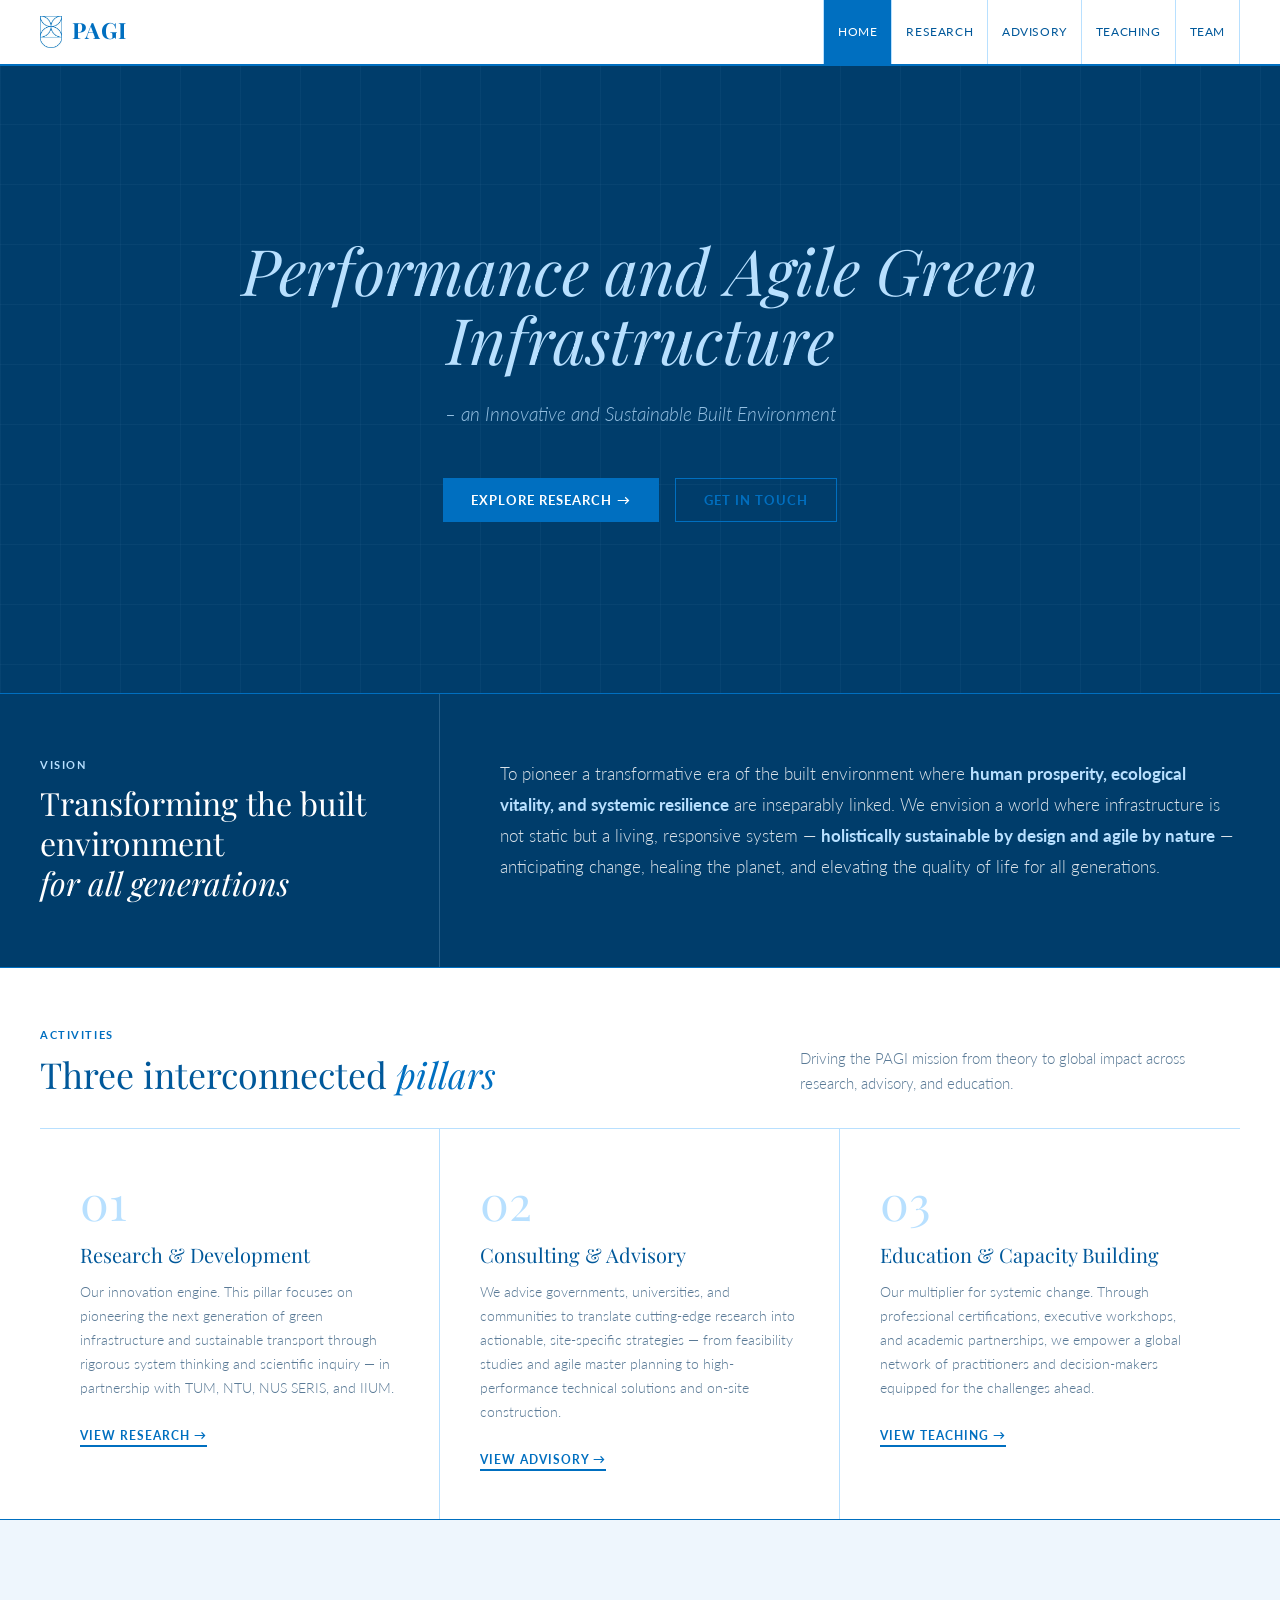
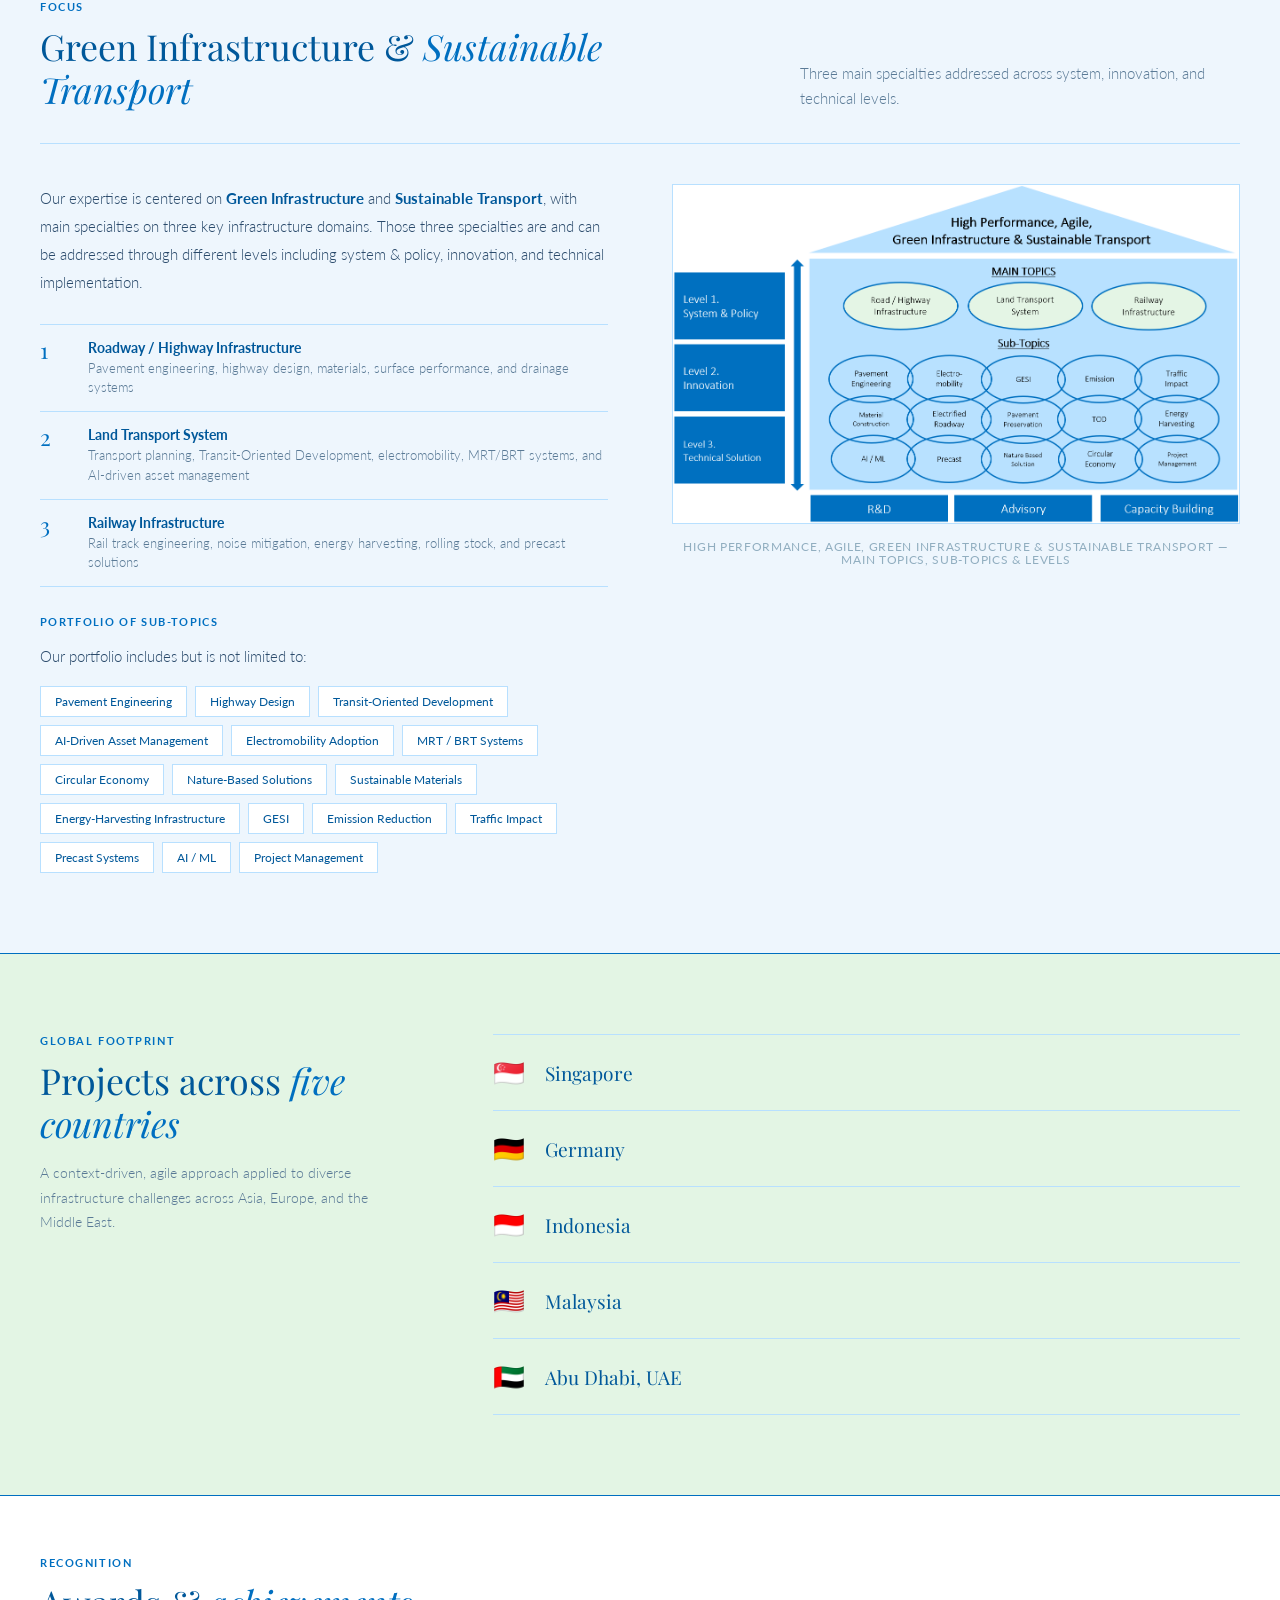
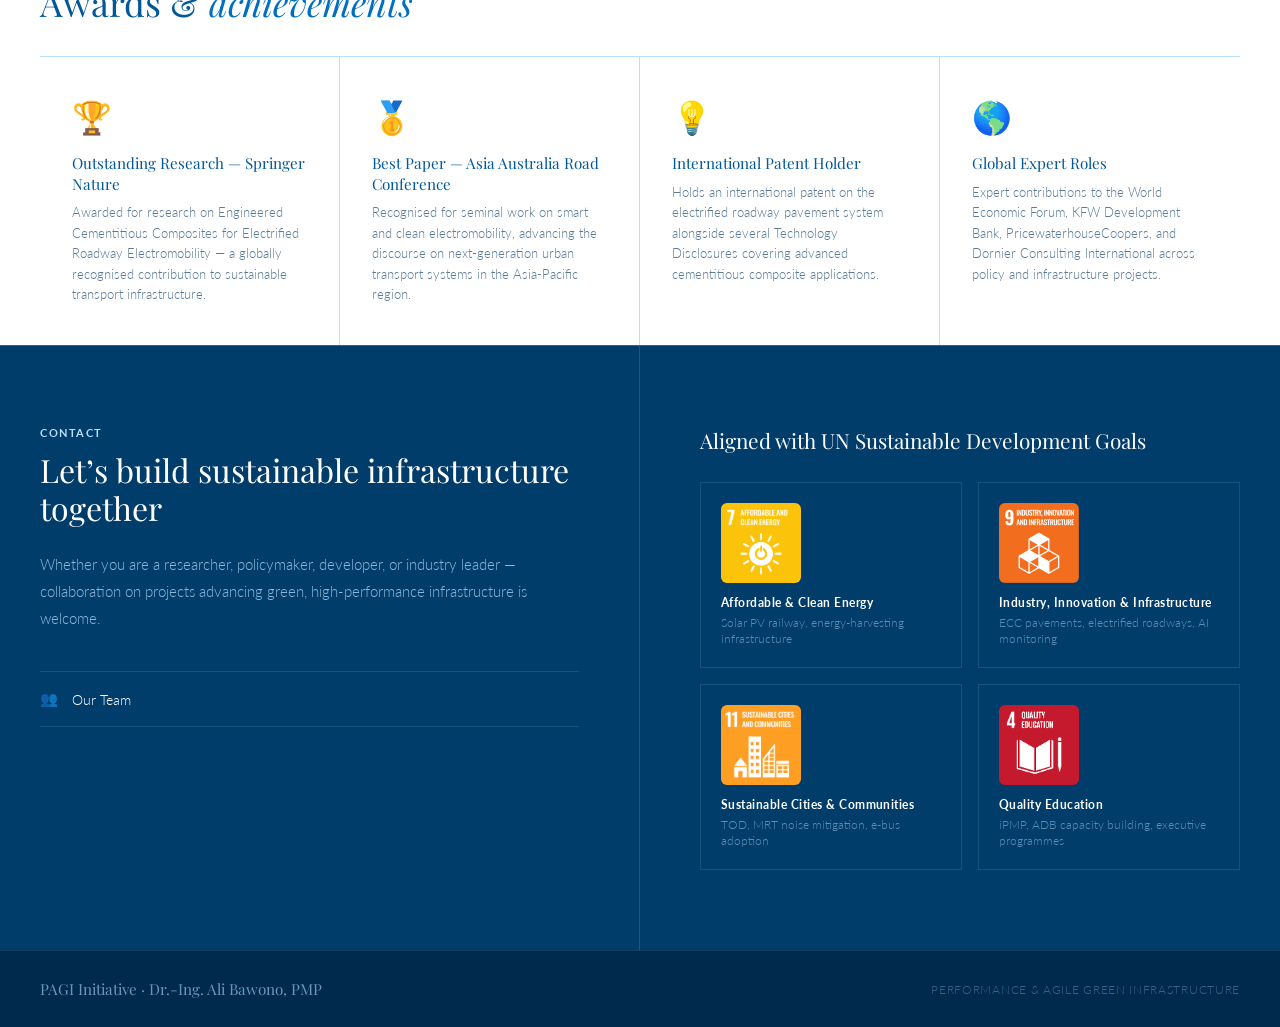
==== index.html @ c61b1f89 "Add files via upload version 1.4" ====
<!DOCTYPE html>
<html lang="en">
<head>
<meta charset="UTF-8">
<meta name="viewport" content="width=device-width, initial-scale=1.0">
<title>PAGI Initiative</title>
<link rel="preconnect" href="https://fonts.googleapis.com">
<link href="https://fonts.googleapis.com/css2?family=Playfair+Display:ital,wght@0,400;0,700;1,400&family=Lato:wght@300;400;700&display=swap" rel="stylesheet">
<link rel="stylesheet" href="style.css">
<style>
/* ── HERO (full-width, no right panel) ── */
.hero{margin-top:64px;min-height:70vh;display:flex;align-items:center;justify-content:center;border-bottom:var(--rule);background:var(--navy);position:relative;overflow:hidden}
.hero-bg-pattern{position:absolute;inset:0;background-image:linear-gradient(rgba(184,224,255,.04) 1px,transparent 1px),linear-gradient(90deg,rgba(184,224,255,.04) 1px,transparent 1px);background-size:60px 60px}
.hero-center{max-width:900px;margin:0 auto;padding:80px 40px;text-align:center;position:relative;z-index:1}
.hero-eyebrow{font-size:.72rem;font-weight:700;letter-spacing:.14em;text-transform:uppercase;color:var(--sky);margin-bottom:28px;display:inline-flex;align-items:center;gap:12px}
.hero-eyebrow::before,.hero-eyebrow::after{content:'';display:inline-block;width:32px;height:2px;background:var(--azure)}
.nav-logo-img{height:32px;width:auto;display:inline-block;vertical-align:middle;margin-right:10px;position:relative;top:-1px;}
.hero-h1{font-family:'Playfair Display',serif;font-size:clamp(2.4rem,5vw,4.8rem);font-weight:400;line-height:1.08;color:#fff;margin-bottom:24px}
.hero-h1 em{font-style:italic;color:var(--sky)}
.hero-tagline{font-size:1.2rem;line-height:1.75;color:rgba(184,224,255,.8);font-weight:300;margin-bottom:48px;font-style:italic}
.hero-actions{display:flex;gap:16px;flex-wrap:wrap;justify-content:center}

/* ── VISION ── */
.vision{background:var(--navy);border-bottom:var(--rule)}
.vision-inner{max-width:1280px;margin:0 auto;padding:0 40px;display:grid;grid-template-columns:1fr 2fr}
.vision-lbl{padding:64px 40px 64px 0;border-right:1px solid rgba(184,224,255,.2);display:flex;flex-direction:column;justify-content:center}
.vision-lbl .eyebrow{color:var(--sky)}
.vision-lbl h2{font-family:'Playfair Display',serif;font-size:2rem;font-weight:400;color:#fff;line-height:1.25}
.vision-lbl h2 em{font-style:italic}
.vision-content{padding:64px 0 64px 60px}
.vision-text{font-size:1.05rem;line-height:1.85;color:rgba(255,255,255,.85);font-weight:300}
.vision-text strong{font-weight:700;color:var(--sky)}

/* ── ACTIVITIES ── */
.pill-grid{display:grid;grid-template-columns:repeat(3,1fr)}
.pill{padding:48px 40px;border-right:var(--rule-lt);transition:background .15s;cursor:default}
.pill:last-child{border-right:none}
.pill:hover{background:var(--pale)}
.pill-num{font-family:'Playfair Display',serif;font-size:3rem;font-weight:400;color:var(--border);line-height:1;margin-bottom:16px}
.pill-title{font-family:'Playfair Display',serif;font-size:1.25rem;font-weight:400;color:var(--blue);margin-bottom:12px}
.pill-body{font-size:.88rem;color:var(--gray);line-height:1.7;font-weight:300;margin-bottom:24px}
.pill-link{display:inline-flex;align-items:center;gap:6px;font-size:.78rem;font-weight:700;letter-spacing:.08em;text-transform:uppercase;color:var(--azure);text-decoration:none;border-bottom:2px solid var(--azure);padding-bottom:2px;transition:opacity .15s}
.pill-link:hover{opacity:.6}

/* ── FOCUS ── */
.focus{background:var(--pale);border-bottom:var(--rule)}
.focus-inner{max-width:1280px;margin:0 auto;padding:80px 40px}
.focus-grid{display:grid;grid-template-columns:1fr 1fr;gap:64px;align-items:start;margin-top:40px}
.focus-text-block{}
.focus-body{font-size:.95rem;line-height:1.85;color:#2a4a6b;font-weight:300;margin-bottom:20px}
.focus-body strong{font-weight:700;color:var(--blue)}
.focus-specialties{margin:28px 0;display:flex;flex-direction:column;gap:0}
.spec-row{display:flex;align-items:flex-start;gap:16px;padding:14px 0;border-bottom:var(--rule-lt)}
.spec-row:first-child{border-top:var(--rule-lt)}
.spec-num{font-family:'Playfair Display',serif;font-size:1.4rem;font-weight:400;color:var(--azure);line-height:1;flex-shrink:0;width:32px}
.spec-text{}
.spec-title{font-size:.9rem;font-weight:700;color:var(--blue);margin-bottom:3px}
.spec-sub{font-size:.8rem;color:var(--gray);font-weight:300;line-height:1.5}
.subtopics-label{font-size:.7rem;font-weight:700;letter-spacing:.12em;text-transform:uppercase;color:var(--azure);margin:28px 0 14px}
.subtopic-tags{display:flex;flex-wrap:wrap;gap:8px}
.stag{padding:7px 14px;font-size:.78rem;font-weight:400;color:var(--blue);border:var(--rule-lt);background:#fff;transition:all .15s;cursor:default}
.stag:hover{background:var(--azure);color:#fff;border-color:var(--azure)}
.focus-diagram{}
.diagram-caption{font-size:.72rem;font-weight:400;letter-spacing:.06em;text-transform:uppercase;color:var(--lgray);text-align:center;margin-top:16px}
.diagram-img{width:100%;border:var(--rule-lt);display:block}
.sdg-badge{width:80px;height:80px;object-fit:cover;border-radius:6px;display:block;margin-bottom:12px}

/* ── FOOTPRINT ── */
.footprint{background:var(--mint);border-bottom:var(--rule)}
.fp-inner{max-width:1280px;margin:0 auto;padding:80px 40px;display:grid;grid-template-columns:1fr 2fr;gap:80px;align-items:start}
.fp-desc{font-size:.9rem;color:var(--gray);line-height:1.7;font-weight:300;margin-top:16px}
.c-list{display:flex;flex-direction:column}
.c-row{display:flex;align-items:center;padding:22px 0;border-bottom:var(--rule-lt);gap:20px;transition:padding-left .2s;cursor:default}
.c-row:first-child{border-top:var(--rule-lt)}
.c-row:hover{padding-left:12px}
.cflag{font-size:1.6rem}
.cname{font-family:'Playfair Display',serif;font-size:1.2rem;font-weight:400;color:var(--blue)}
.cdesc{font-size:.82rem;color:var(--gray);font-weight:300;margin-left:auto;text-align:right;max-width:280px;line-height:1.5}

@media(max-width:1024px){
  .hero-center{padding:60px 20px}
  .vision-inner{grid-template-columns:1fr}
  .vision-lbl{border-right:none;border-bottom:1px solid rgba(184,224,255,.15);padding:48px 0}
  .vision-content{padding:48px 0}
  .pill-grid{grid-template-columns:1fr}
  .pill{border-right:none;border-bottom:var(--rule-lt)}
  .focus-grid{grid-template-columns:1fr;gap:40px}
  .fp-inner{grid-template-columns:1fr;gap:40px}
}
@media(max-width:768px){
  .vision-inner,.fp-inner,.focus-inner{padding:0 20px}
  .fp-inner{padding:60px 20px}
  .focus-inner{padding:48px 20px}
}
</style>
</head>
<body>

<header>
  <div class="nav-top">
    <a href="index.html" class="nav-logo"><img src="Logo_PAGI.png" alt="PAGI Logo" class="nav-logo-img">PAGI</a>
    <nav class="nav-links">
      <a href="index.html" class="active">Home</a>
      <a href="research.html">Research</a>
      <a href="advisory.html">Advisory</a>
      <a href="teaching.html">Teaching</a>
      <a href="team.html">Team</a>
    </nav>
  </div>
</header>

<!-- HERO -->
<section class="hero">
  <div class="hero-bg-pattern"></div>
  <div class="hero-center">
    <h1 class="hero-h1"><em>Performance and Agile Green Infrastructure</em></h1>
    <p class="hero-tagline">&#8211; an Innovative and Sustainable Built Environment</p>
    <div class="hero-actions">
      <a href="research.html" class="btn-p">Explore Research &#8594;</a>
      <a href="#contact" class="btn-o">Get in Touch</a>
    </div>
  </div>
</section>

<!-- VISION -->
<section class="vision" id="about">
  <div class="vision-inner">
    <div class="vision-lbl">
      <div class="eyebrow">Vision</div>
      <h2>Transforming the built environment<br><em>for all generations</em></h2>
    </div>
    <div class="vision-content">
      <p class="vision-text">To pioneer a transformative era of the built environment where <strong>human prosperity, ecological vitality, and systemic resilience</strong> are inseparably linked. We envision a world where infrastructure is not static but a living, responsive system &#8212; <strong>holistically sustainable by design and agile by nature</strong> &#8212; anticipating change, healing the planet, and elevating the quality of life for all generations.</p>
    </div>
  </div>
</section>

<!-- ACTIVITIES -->
<section class="section">
  <div class="s-inner">
    <div class="s-head sr">
      <div><div class="eyebrow">Activities</div><h2 class="s-title">Three interconnected <em>pillars</em></h2></div>
      <p class="s-sub">Driving the PAGI mission from theory to global impact across research, advisory, and education.</p>
    </div>
    <div class="pill-grid">
      <div class="pill sr">
        <div class="pill-num">01</div>
        <h3 class="pill-title">Research &amp; Development</h3>
        <p class="pill-body">Our innovation engine. This pillar focuses on pioneering the next generation of green infrastructure and sustainable transport through rigorous system thinking and scientific inquiry &#8212; in partnership with TUM, NTU, NUS SERIS, and IIUM.</p>
        <a href="research.html" class="pill-link">View Research &#8594;</a>
      </div>
      <div class="pill sr">
        <div class="pill-num">02</div>
        <h3 class="pill-title">Consulting &amp; Advisory</h3>
        <p class="pill-body">We advise governments, universities, and communities to translate cutting-edge research into actionable, site-specific strategies &#8212; from feasibility studies and agile master planning to high-performance technical solutions and on-site construction.</p>
        <a href="advisory.html" class="pill-link">View Advisory &#8594;</a>
      </div>
      <div class="pill sr">
        <div class="pill-num">03</div>
        <h3 class="pill-title">Education &amp; Capacity Building</h3>
        <p class="pill-body">Our multiplier for systemic change. Through professional certifications, executive workshops, and academic partnerships, we empower a global network of practitioners and decision-makers equipped for the challenges ahead.</p>
        <a href="teaching.html" class="pill-link">View Teaching &#8594;</a>
      </div>
    </div>
  </div>
</section>

<!-- FOCUS -->
<section class="focus">
  <div class="focus-inner">
    <div class="s-head sr" style="padding-top:0;margin-bottom:0">
      <div><div class="eyebrow">Focus</div><h2 class="s-title">Green Infrastructure &amp; <em>Sustainable Transport</em></h2></div>
      <p class="s-sub">Three main specialties addressed across system, innovation, and technical levels.</p>
    </div>
    <div class="focus-grid">

      <!-- LEFT: text -->
      <div class="focus-text-block sr">
        <p class="focus-body">Our expertise is centered on <strong>Green Infrastructure</strong> and <strong>Sustainable Transport</strong>, with main specialties on three key infrastructure domains. Those three specialties are and can be addressed through different levels including system &amp; policy, innovation, and technical implementation.</p>

        <div class="focus-specialties">
          <div class="spec-row">
            <div class="spec-num">1</div>
            <div class="spec-text">
              <div class="spec-title">Roadway / Highway Infrastructure</div>
              <div class="spec-sub">Pavement engineering, highway design, materials, surface performance, and drainage systems</div>
            </div>
          </div>
          <div class="spec-row">
            <div class="spec-num">2</div>
            <div class="spec-text">
              <div class="spec-title">Land Transport System</div>
              <div class="spec-sub">Transport planning, Transit-Oriented Development, electromobility, MRT/BRT systems, and AI-driven asset management</div>
            </div>
          </div>
          <div class="spec-row">
            <div class="spec-num">3</div>
            <div class="spec-text">
              <div class="spec-title">Railway Infrastructure</div>
              <div class="spec-sub">Rail track engineering, noise mitigation, energy harvesting, rolling stock, and precast solutions</div>
            </div>
          </div>
        </div>

        <div class="subtopics-label">Portfolio of Sub-Topics</div>
        <p class="focus-body" style="margin-bottom:16px">Our portfolio includes but is not limited to:</p>
        <div class="subtopic-tags">
          <span class="stag">Pavement Engineering</span>
          <span class="stag">Highway Design</span>
          <span class="stag">Transit-Oriented Development</span>
          <span class="stag">AI-Driven Asset Management</span>
          <span class="stag">Electromobility Adoption</span>
          <span class="stag">MRT / BRT Systems</span>
          <span class="stag">Circular Economy</span>
          <span class="stag">Nature-Based Solutions</span>
          <span class="stag">Sustainable Materials</span>
          <span class="stag">Energy-Harvesting Infrastructure</span>
          <span class="stag">GESI</span>
          <span class="stag">Emission Reduction</span>
          <span class="stag">Traffic Impact</span>
          <span class="stag">Precast Systems</span>
          <span class="stag">AI / ML</span>
          <span class="stag">Project Management</span>
        </div>
      </div>

      <!-- RIGHT: diagram -->
      <div class="focus-diagram sr">
        <img src="focus-diagram.png" alt="PAGI Focus Diagram — High Performance, Agile, Green Infrastructure and Sustainable Transport" class="diagram-img">
        <p class="diagram-caption">High Performance, Agile, Green Infrastructure &amp; Sustainable Transport &#8212; Main Topics, Sub-Topics &amp; Levels</p>
      </div>

    </div>
  </div>
</section>

<!-- FOOTPRINT -->
<section class="footprint">
  <div class="fp-inner">
    <div class="sr">
      <div class="eyebrow">Global Footprint</div>
      <h2 class="s-title">Projects across <em>five countries</em></h2>
      <p class="fp-desc">A context-driven, agile approach applied to diverse infrastructure challenges across Asia, Europe, and the Middle East.</p>
    </div>
    <div class="c-list sr">
      <div class="c-row"><span class="cflag">&#127480;&#127468;</span><span class="cname">Singapore</span></div>
      <div class="c-row"><span class="cflag">&#127465;&#127466;</span><span class="cname">Germany</span></div>
      <div class="c-row"><span class="cflag">&#127470;&#127465;</span><span class="cname">Indonesia</span></div>
      <div class="c-row"><span class="cflag">&#127474;&#127486;</span><span class="cname">Malaysia</span></div>
      <div class="c-row"><span class="cflag">&#127462;&#127466;</span><span class="cname">Abu Dhabi, UAE</span></div>
    </div>
  </div>
</section>

<!-- AWARDS -->
<section class="awards section">
  <div class="s-inner">
    <div class="s-head sr">
      <div><div class="eyebrow">Recognition</div><h2 class="s-title">Awards &amp; <em>achievements</em></h2></div>
    </div>
    <div class="aw-grid">
      <div class="aw-item sr"><span class="aw-icon">&#127942;</span><h3 class="aw-title">Outstanding Research &#8212; Springer Nature</h3><p class="aw-body">Awarded for research on Engineered Cementitious Composites for Electrified Roadway Electromobility &#8212; a globally recognised contribution to sustainable transport infrastructure.</p></div>
      <div class="aw-item sr"><span class="aw-icon">&#129351;</span><h3 class="aw-title">Best Paper &#8212; Asia Australia Road Conference</h3><p class="aw-body">Recognised for seminal work on smart and clean electromobility, advancing the discourse on next-generation urban transport systems in the Asia-Pacific region.</p></div>
      <div class="aw-item sr"><span class="aw-icon">&#128161;</span><h3 class="aw-title">International Patent Holder</h3><p class="aw-body">Holds an international patent on the electrified roadway pavement system alongside several Technology Disclosures covering advanced cementitious composite applications.</p></div>
      <div class="aw-item sr"><span class="aw-icon">&#127758;</span><h3 class="aw-title">Global Expert Roles</h3><p class="aw-body">Expert contributions to the World Economic Forum, KFW Development Bank, PricewaterhouseCoopers, and Dornier Consulting International across policy and infrastructure projects.</p></div>
    </div>
  </div>
</section>

<!-- CONTACT -->
<section class="contact" id="contact">
  <div class="ct-inner">
    <div class="ct-left">
      <div class="eyebrow">Contact</div>
      <h2>Let&#8217;s build sustainable infrastructure together</h2>
      <p>Whether you are a researcher, policymaker, developer, or industry leader &#8212; collaboration on projects advancing green, high-performance infrastructure is welcome.</p>
      <div class="ct-links">
        <a href="team.html" class="cl"><span class="cl-icon">&#128101;</span> Our Team</a>
      </div>
    </div>
    <div class="ct-right">
      <h3>Aligned with UN Sustainable Development Goals</h3>
      <div class="sdg-grid">
        <div class="sdg"><img src="sdg7.png" alt="SDG 7" class="sdg-badge"><div class="sdg-name">Affordable &amp; Clean Energy</div><div class="sdg-note">Solar PV railway, energy-harvesting infrastructure</div></div>
        <div class="sdg"><img src="sdg9.png" alt="SDG 9" class="sdg-badge"><div class="sdg-name">Industry, Innovation &amp; Infrastructure</div><div class="sdg-note">ECC pavements, electrified roadways, AI monitoring</div></div>
        <div class="sdg"><img src="sdg11.webp" alt="SDG 11" class="sdg-badge"><div class="sdg-name">Sustainable Cities &amp; Communities</div><div class="sdg-note">TOD, MRT noise mitigation, e-bus adoption</div></div>
        <div class="sdg"><img src="sdg4.png" alt="SDG 4" class="sdg-badge"><div class="sdg-name">Quality Education</div><div class="sdg-note">iPMP, ADB capacity building, executive programmes</div></div>
      </div>
    </div>
  </div>
</section>

<footer>
  <div class="fl">PAGI Initiative &#183; Dr.-Ing. Ali Bawono, PMP</div>
  <div class="fr">Performance &amp; Agile Green Infrastructure</div>
</footer>

<script>
(function(){
  var io=new IntersectionObserver(function(entries){
    entries.forEach(function(e){
      if(e.isIntersecting){
        var g=e.target.parentElement.querySelectorAll('.sr:not(.in)');
        var d=0;
        g.forEach(function(s){
          if(s.getBoundingClientRect().top<window.innerHeight+60){
            setTimeout(function(){s.classList.add('in');},d);
            d+=65;
          }
        });
        e.target.classList.add('in');
        io.unobserve(e.target);
      }
    });
  },{threshold:0.06,rootMargin:'0px 0px -24px 0px'});
  document.querySelectorAll('.sr').forEach(function(el){io.observe(el);});
})();
</script>
</body>
</html>
---- style.css ----
*,*::before,*::after{margin:0;padding:0;box-sizing:border-box}
html{scroll-behavior:smooth;font-size:16px}

:root{
  --navy:   #003d6b;
  --blue:   #00589a;
  --azure:  #006fc0;
  --sky:    #b8e0ff;
  --mint:   #e3f5e4;
  --pale:   #eef6fd;
  --white:  #ffffff;
  --gray:   #5a7a96;
  --lgray:  #91aec0;
  --border: #b8e0ff;
  --rule:   1px solid #006fc0;
  --rule-lt:1px solid #b8e0ff;
}

body{font-family:'Lato',sans-serif;font-weight:300;color:#1a2e40;background:#fff;-webkit-font-smoothing:antialiased}

/* NAV */
header{position:fixed;top:0;left:0;right:0;z-index:200;background:#fff;border-bottom:2px solid var(--azure)}
.nav-top{display:flex;align-items:center;justify-content:space-between;padding:0 40px;height:64px}
.nav-logo{font-family:'Playfair Display',serif;font-size:1.4rem;font-weight:700;color:var(--azure);text-decoration:none;letter-spacing:.04em;flex-shrink:0}
.nav-links{display:flex;align-items:center}
.nav-links a{display:block;padding:0 14px;height:64px;line-height:64px;font-size:.74rem;font-weight:400;letter-spacing:.05em;text-transform:uppercase;color:var(--blue);text-decoration:none;border-left:var(--rule-lt);transition:background .15s,color .15s;white-space:nowrap}
.nav-links a:last-child{border-right:var(--rule-lt)}
.nav-links a:hover,.nav-links a.active{background:var(--azure);color:#fff}
.nav-cta{background:var(--azure)!important;color:#fff!important;border-left:var(--rule)!important}
.nav-cta:hover{background:var(--blue)!important}

/* BUTTONS */
.btn-p{display:inline-flex;align-items:center;gap:8px;background:var(--azure);color:#fff;padding:14px 28px;font-size:.8rem;font-weight:700;letter-spacing:.08em;text-transform:uppercase;text-decoration:none;transition:background .15s}
.btn-p:hover{background:var(--blue)}
.btn-o{display:inline-flex;align-items:center;gap:8px;background:transparent;color:var(--azure);padding:13px 28px;font-size:.8rem;font-weight:700;letter-spacing:.08em;text-transform:uppercase;text-decoration:none;border:var(--rule);transition:all .15s}
.btn-o:hover{background:var(--azure);color:#fff}

/* SECTION COMMONS */
.section{border-bottom:var(--rule)}
.s-inner{max-width:1280px;margin:0 auto;padding:0 40px}
.s-head{padding:60px 0 32px;display:flex;align-items:flex-start;justify-content:space-between;gap:40px;border-bottom:var(--rule-lt)}
.eyebrow{font-size:.7rem;font-weight:700;letter-spacing:.14em;text-transform:uppercase;color:var(--azure);margin-bottom:12px}
.s-title{font-family:'Playfair Display',serif;font-size:clamp(1.8rem,2.8vw,2.6rem);font-weight:400;line-height:1.2;color:var(--blue)}
.s-title em{font-style:italic;color:var(--azure)}
.s-sub{font-size:.92rem;color:var(--gray);line-height:1.7;font-weight:300;max-width:440px;align-self:flex-end}

/* CARDS */
.cards{display:grid;grid-template-columns:repeat(3,1fr)}
.card{border-right:var(--rule-lt);border-bottom:var(--rule-lt);transition:background .2s;cursor:default}
.card:nth-child(3n){border-right:none}
.card:hover{background:var(--pale)}
.card-img{width:100%;aspect-ratio:16/9;position:relative;overflow:hidden;display:flex;align-items:center;justify-content:center}
.card-body{padding:24px 28px 28px}
.c-tag{font-size:.68rem;font-weight:700;letter-spacing:.12em;text-transform:uppercase;margin-bottom:10px;color:var(--azure)}
.c-title{font-family:'Playfair Display',serif;font-size:1.1rem;font-weight:400;line-height:1.35;color:var(--blue);margin-bottom:12px}
.c-desc{font-size:.84rem;line-height:1.7;color:var(--gray);font-weight:300;margin-bottom:16px}
.c-meta{font-size:.72rem;font-weight:400;color:var(--lgray);letter-spacing:.04em}
.c-meta strong{color:var(--blue);font-weight:700}
.ci-lbl{font-size:.65rem;letter-spacing:.14em;text-transform:uppercase;color:rgba(184,224,255,.45);position:absolute;bottom:10px;left:14px}
.csvg{opacity:.18}

/* CONSULTING GRID */
.consult{display:grid;grid-template-columns:1fr 1fr}
.ci{padding:40px;border-right:var(--rule-lt);border-bottom:var(--rule-lt);transition:background .15s;cursor:default}
.ci:nth-child(2n){border-right:none}
.ci:nth-last-child(-n+2){border-bottom:none}
.ci:hover{background:var(--pale)}
.ci-num{font-family:'Playfair Display',serif;font-size:3rem;font-weight:400;color:var(--border);line-height:1;margin-bottom:12px}
.ci-title{font-family:'Playfair Display',serif;font-size:1.15rem;font-weight:400;color:var(--blue);margin-bottom:10px;line-height:1.3}
.ci-body{font-size:.86rem;color:var(--gray);line-height:1.7;font-weight:300}
.ci-tags{margin-top:16px;display:flex;flex-wrap:wrap;gap:8px}
.ctag{font-size:.68rem;font-weight:700;letter-spacing:.1em;text-transform:uppercase;padding:4px 10px;border:1px solid var(--border);color:var(--azure)}

/* TEACHING GRID */
.teach-grid{display:grid;grid-template-columns:repeat(3,1fr)}
.tcard{border-right:var(--rule-lt);border-bottom:var(--rule-lt);transition:background .15s;cursor:default}
.tcard:nth-child(3n){border-right:none}
.tcard:hover{background:var(--pale)}
.tcard-img{width:100%;height:200px;display:flex;align-items:center;justify-content:center;position:relative;overflow:hidden}
.tcard-body{padding:28px}
.t-label{font-size:.68rem;font-weight:700;letter-spacing:.12em;text-transform:uppercase;margin-bottom:10px;color:var(--azure)}
.t-title{font-family:'Playfair Display',serif;font-size:1.05rem;font-weight:400;line-height:1.35;color:var(--blue);margin-bottom:10px}
.t-desc{font-size:.82rem;color:var(--gray);line-height:1.65;font-weight:300}
.t-partner{margin-top:14px;font-size:.72rem;color:var(--lgray)}
.t-partner strong{color:var(--blue);font-weight:700}

/* AWARDS */
.aw-grid{display:grid;grid-template-columns:repeat(4,1fr)}
.aw-item{padding:40px 32px;border-right:var(--rule-lt);transition:background .15s;cursor:default}
.aw-item:last-child{border-right:none}
.aw-item:hover{background:var(--pale)}
.aw-icon{font-size:2rem;margin-bottom:16px;display:block}
.aw-title{font-family:'Playfair Display',serif;font-size:.95rem;font-weight:400;color:var(--blue);margin-bottom:8px;line-height:1.35}
.aw-body{font-size:.8rem;color:var(--gray);line-height:1.6;font-weight:300}

/* PAGE HERO (sub-pages) */
.page-hero{margin-top:64px;background:var(--navy);padding:80px 40px;border-bottom:var(--rule)}
.page-hero-inner{max-width:1280px;margin:0 auto}
.page-eyebrow{font-size:.72rem;font-weight:700;letter-spacing:.14em;text-transform:uppercase;color:var(--sky);margin-bottom:20px;display:flex;align-items:center;gap:10px}
.page-eyebrow::before{content:'';display:inline-block;width:32px;height:2px;background:var(--sky)}
.page-h1{font-family:'Playfair Display',serif;font-size:clamp(2.2rem,4vw,3.8rem);font-weight:400;line-height:1.1;color:#fff;margin-bottom:20px}
.page-h1 em{font-style:italic;color:var(--sky)}
.page-desc{font-size:1.05rem;line-height:1.75;color:rgba(184,224,255,.8);font-weight:300;max-width:680px;border-left:3px solid var(--azure);padding-left:20px}

/* FOOTER */
footer{background:#002a4d;border-top:1px solid rgba(184,224,255,.1);padding:28px 40px;display:flex;align-items:center;justify-content:space-between}
.fl{font-family:'Playfair Display',serif;font-size:.95rem;color:rgba(184,224,255,.6)}
.fr{font-size:.72rem;color:rgba(184,224,255,.3);letter-spacing:.06em;text-transform:uppercase}

/* CONTACT */
.contact{background:var(--navy)}
.ct-inner{max-width:1280px;margin:0 auto;padding:0 40px;display:grid;grid-template-columns:1fr 1fr}
.ct-left{padding:80px 60px 80px 0;border-right:1px solid rgba(184,224,255,.15)}
.ct-left .eyebrow{color:var(--sky)}
.ct-left h2{font-family:'Playfair Display',serif;font-size:clamp(1.8rem,2.5vw,2.4rem);font-weight:400;color:#fff;line-height:1.2;margin-bottom:24px}
.ct-left p{font-size:.95rem;color:rgba(184,224,255,.75);line-height:1.75;font-weight:300;margin-bottom:40px}
.ct-links{display:flex;flex-direction:column}
.cl{display:flex;align-items:center;gap:14px;padding:18px 0;border-bottom:1px solid rgba(184,224,255,.12);text-decoration:none;color:#fff;font-size:.9rem;font-weight:300;transition:color .15s}
.cl:first-child{border-top:1px solid rgba(184,224,255,.12)}
.cl:hover{color:var(--sky)}
.cl-icon{opacity:.6}
.ct-right{padding:80px 0 80px 60px}
.ct-right h3{font-family:'Playfair Display',serif;font-size:1.3rem;font-weight:400;color:#fff;margin-bottom:28px}
.sdg-grid{display:grid;grid-template-columns:1fr 1fr;gap:16px}
.sdg{padding:20px;border:1px solid rgba(184,224,255,.12);transition:border-color .15s,background .15s;cursor:default}
.sdg:hover{border-color:var(--azure);background:rgba(0,111,192,.12)}
.sdg-n{font-family:'Playfair Display',serif;font-size:1.8rem;font-weight:400;line-height:1;margin-bottom:8px}
.sdg-name{font-size:.75rem;font-weight:700;letter-spacing:.04em;color:#fff;margin-bottom:5px}
.sdg-note{font-size:.72rem;color:rgba(184,224,255,.5);line-height:1.4;font-weight:300}

/* SCROLL REVEAL */
.sr{opacity:0;transform:translateY(20px);transition:opacity .55s ease,transform .55s ease}
.sr.in{opacity:1;transform:none}

/* RESPONSIVE */
@media(max-width:1024px){
  .cards{grid-template-columns:1fr 1fr}
  .card:nth-child(3n){border-right:var(--rule-lt)}
  .card:nth-child(2n){border-right:none}
  .aw-grid{grid-template-columns:1fr 1fr}
  .aw-item:nth-child(2n){border-right:none}
  .aw-item{border-bottom:var(--rule-lt)}
  .ct-inner{grid-template-columns:1fr}
  .ct-left{border-right:none;padding:60px 0 40px;border-bottom:1px solid rgba(184,224,255,.12)}
  .ct-right{padding:40px 0 60px}
}
@media(max-width:768px){
  .nav-links{display:none}
  .nav-top{padding:0 20px}
  .s-inner,.ct-inner,.page-hero{padding:0 20px}
  .page-hero{padding:60px 20px}
  .cards,.teach-grid{grid-template-columns:1fr}
  .card:nth-child(n){border-right:none}
  .consult{grid-template-columns:1fr}
  .ci:nth-child(n){border-right:none}
  .sdg-grid{grid-template-columns:1fr}
  footer{flex-direction:column;gap:10px;align-items:flex-start;padding:28px 20px}
}

.nav-logo-img{height:32px;width:auto;display:inline-block;vertical-align:middle;margin-right:10px;position:relative;top:-1px}
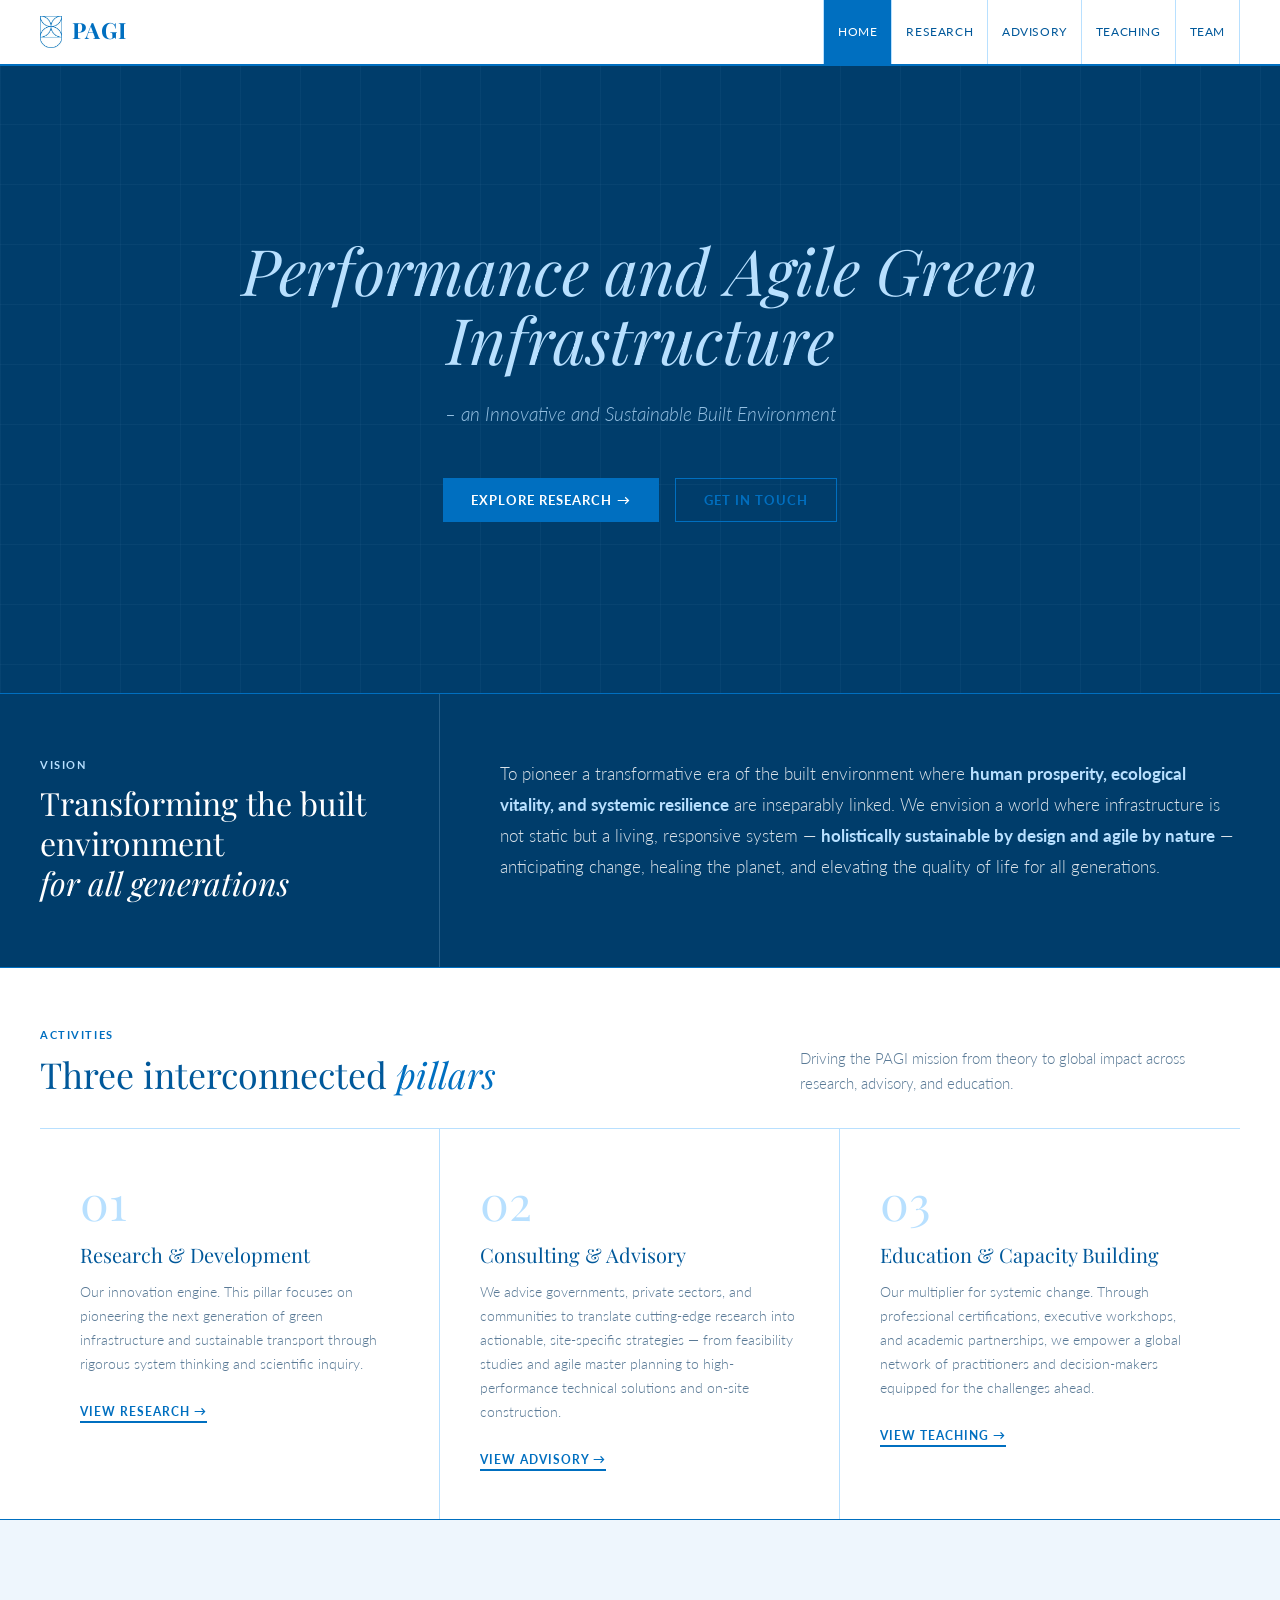
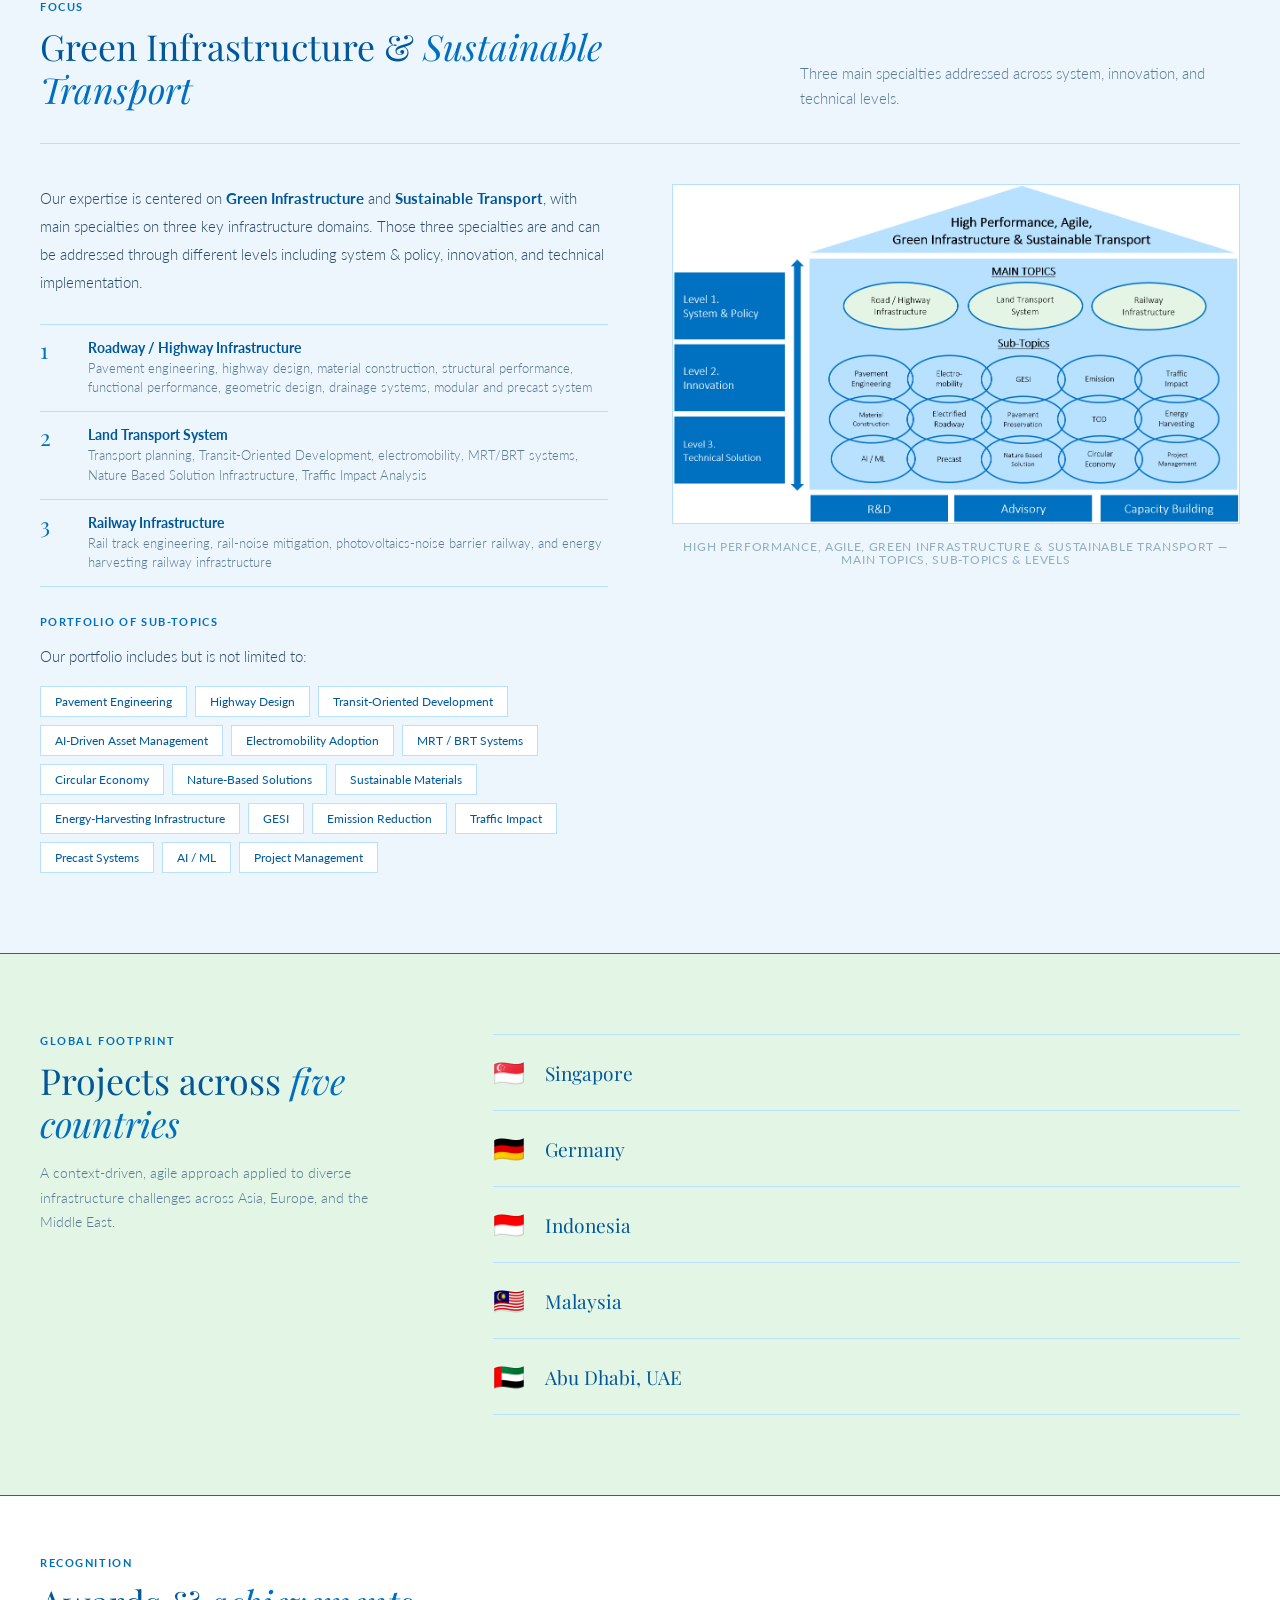
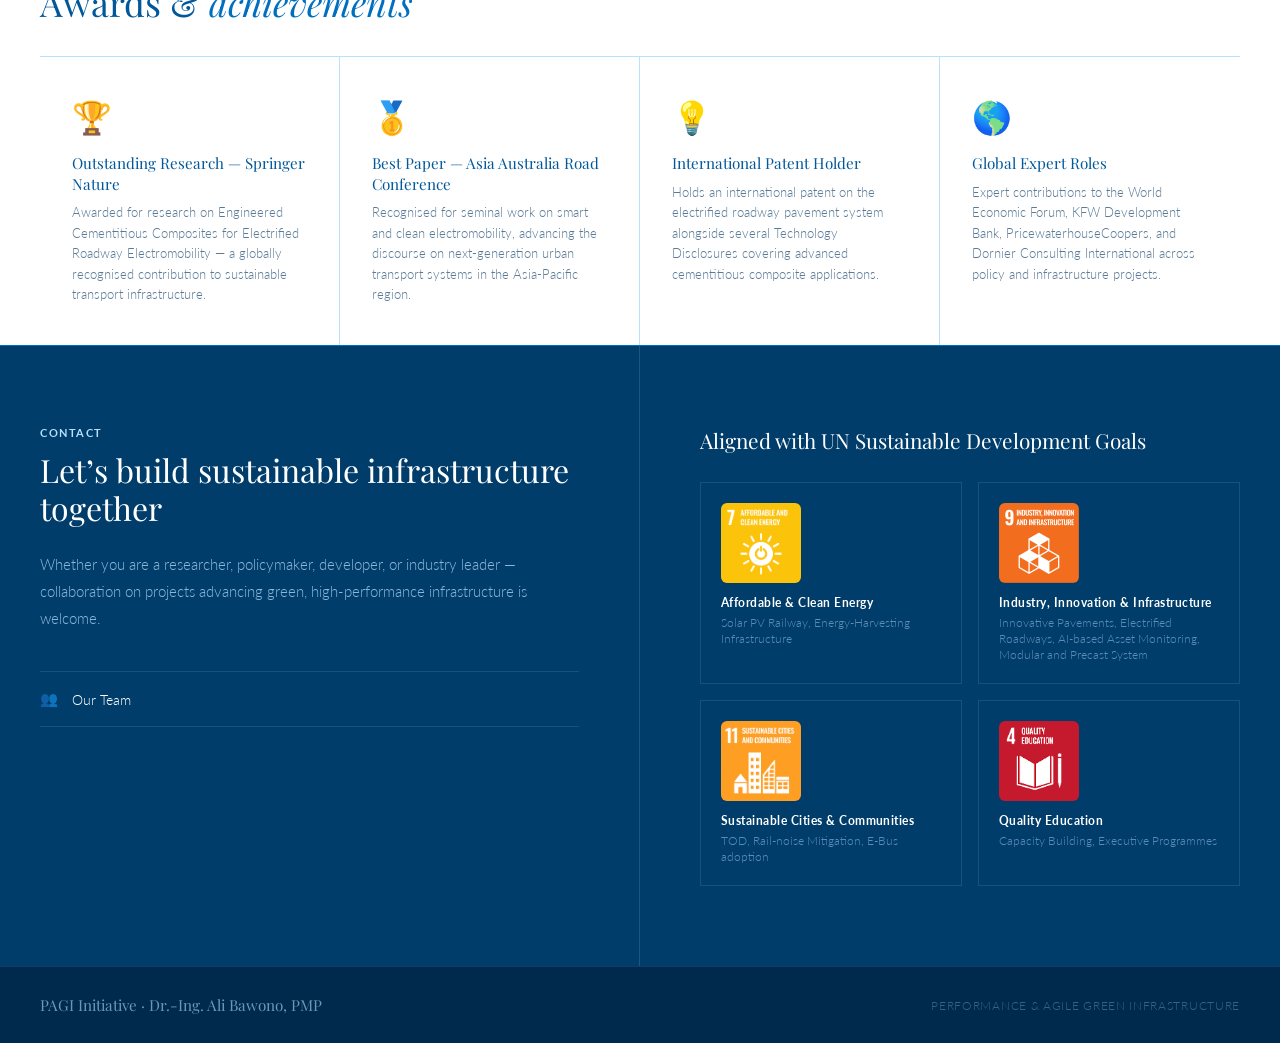
==== commit e53c9ba5: "Add files via upload update page index" ====
--- a/index.html
+++ b/index.html
@@ -146,13 +146,13 @@
       <div class="pill sr">
         <div class="pill-num">01</div>
         <h3 class="pill-title">Research &amp; Development</h3>
-        <p class="pill-body">Our innovation engine. This pillar focuses on pioneering the next generation of green infrastructure and sustainable transport through rigorous system thinking and scientific inquiry &#8212; in partnership with TUM, NTU, NUS SERIS, and IIUM.</p>
+        <p class="pill-body">Our innovation engine. This pillar focuses on pioneering the next generation of green infrastructure and sustainable transport through rigorous system thinking and scientific inquiry.</p>
         <a href="research.html" class="pill-link">View Research &#8594;</a>
       </div>
       <div class="pill sr">
         <div class="pill-num">02</div>
         <h3 class="pill-title">Consulting &amp; Advisory</h3>
-        <p class="pill-body">We advise governments, universities, and communities to translate cutting-edge research into actionable, site-specific strategies &#8212; from feasibility studies and agile master planning to high-performance technical solutions and on-site construction.</p>
+        <p class="pill-body">We advise governments, private sectors, and communities to translate cutting-edge research into actionable, site-specific strategies &#8212; from feasibility studies and agile master planning to high-performance technical solutions and on-site construction.</p>
         <a href="advisory.html" class="pill-link">View Advisory &#8594;</a>
       </div>
       <div class="pill sr">
@@ -183,21 +183,21 @@
             <div class="spec-num">1</div>
             <div class="spec-text">
               <div class="spec-title">Roadway / Highway Infrastructure</div>
-              <div class="spec-sub">Pavement engineering, highway design, materials, surface performance, and drainage systems</div>
+              <div class="spec-sub">Pavement engineering, highway design, material construction, structural performance, functional performance, geometric design, drainage systems, modular and precast system</div>
             </div>
           </div>
           <div class="spec-row">
             <div class="spec-num">2</div>
             <div class="spec-text">
               <div class="spec-title">Land Transport System</div>
-              <div class="spec-sub">Transport planning, Transit-Oriented Development, electromobility, MRT/BRT systems, and AI-driven asset management</div>
+              <div class="spec-sub">Transport planning, Transit-Oriented Development, electromobility, MRT/BRT systems, Nature Based Solution Infrastructure, Traffic Impact Analysis</div>
             </div>
           </div>
           <div class="spec-row">
             <div class="spec-num">3</div>
             <div class="spec-text">
               <div class="spec-title">Railway Infrastructure</div>
-              <div class="spec-sub">Rail track engineering, noise mitigation, energy harvesting, rolling stock, and precast solutions</div>
+              <div class="spec-sub">Rail track engineering, rail-noise mitigation, photovoltaics-noise barrier railway, and energy harvesting railway infrastructure</div>
             </div>
           </div>
         </div>
@@ -281,10 +281,10 @@
     <div class="ct-right">
       <h3>Aligned with UN Sustainable Development Goals</h3>
       <div class="sdg-grid">
-        <div class="sdg"><img src="sdg7.png" alt="SDG 7" class="sdg-badge"><div class="sdg-name">Affordable &amp; Clean Energy</div><div class="sdg-note">Solar PV railway, energy-harvesting infrastructure</div></div>
-        <div class="sdg"><img src="sdg9.png" alt="SDG 9" class="sdg-badge"><div class="sdg-name">Industry, Innovation &amp; Infrastructure</div><div class="sdg-note">ECC pavements, electrified roadways, AI monitoring</div></div>
-        <div class="sdg"><img src="sdg11.webp" alt="SDG 11" class="sdg-badge"><div class="sdg-name">Sustainable Cities &amp; Communities</div><div class="sdg-note">TOD, MRT noise mitigation, e-bus adoption</div></div>
-        <div class="sdg"><img src="sdg4.png" alt="SDG 4" class="sdg-badge"><div class="sdg-name">Quality Education</div><div class="sdg-note">iPMP, ADB capacity building, executive programmes</div></div>
+        <div class="sdg"><img src="sdg7.png" alt="SDG 7" class="sdg-badge"><div class="sdg-name">Affordable &amp; Clean Energy</div><div class="sdg-note">Solar PV Railway, Energy-Harvesting Infrastructure</div></div>
+        <div class="sdg"><img src="sdg9.png" alt="SDG 9" class="sdg-badge"><div class="sdg-name">Industry, Innovation &amp; Infrastructure</div><div class="sdg-note">Innovative Pavements, Electrified Roadways, AI-based Asset Monitoring, Modular and Precast System</div></div>
+        <div class="sdg"><img src="sdg11.webp" alt="SDG 11" class="sdg-badge"><div class="sdg-name">Sustainable Cities &amp; Communities</div><div class="sdg-note">TOD, Rail-noise Mitigation, E-Bus adoption</div></div>
+        <div class="sdg"><img src="sdg4.png" alt="SDG 4" class="sdg-badge"><div class="sdg-name">Quality Education</div><div class="sdg-note">Capacity Building, Executive Programmes</div></div>
       </div>
     </div>
   </div>
